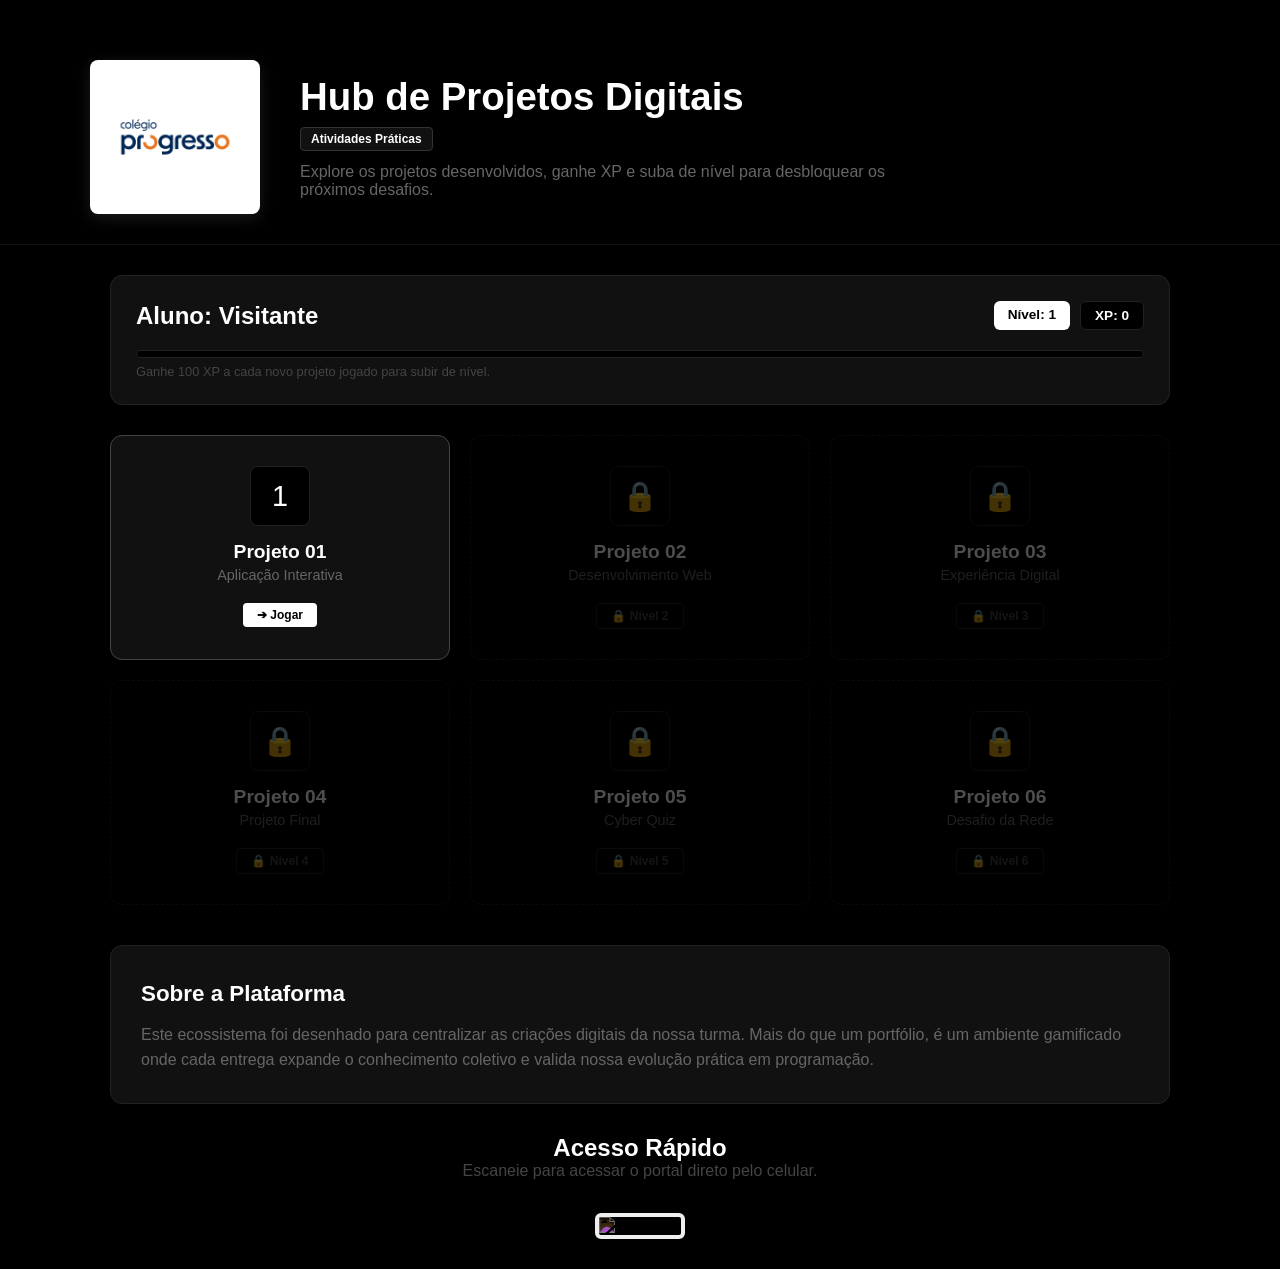
==== index.html @ b9c458fa "Add files via upload" ====
<!DOCTYPE html>
<html lang="pt-BR">
<head>
    <meta charset="UTF-8">
    <meta name="viewport" content="width=device-width, initial-scale=1.0">
    <title>Portal de Projetos</title>
    <link rel="stylesheet" href="style.css">
</head>
<body>

    <header class="hero">
        <div class="hero-content">
            <div class="logo-container">
                <img src="logo.png" alt="Colégio Progresso" class="logo-topo">
            </div>
            <div class="hero-text">
                <h1>Hub de Projetos Digitais</h1>
                <span class="badge-tag">Atividades Práticas</span>
                <p>Explore os projetos desenvolvidos, ganhe XP e suba de nível para desbloquear os próximos desafios.</p>
            </div>
        </div>
    </header>

    <main>
        <section class="dashboard">
            <div class="xp-card">
                <div class="card-header">
                    <h2 id="usuarioLogado">Aluno: Visitante</h2>
                    <div class="status-badges">
                        <span id="nivel" class="badge-nivel">Nível: 1</span>
                        <span id="xp" class="badge-xp">XP: 0</span>
                    </div>
                </div>
                <div class="barra-xp-container">
                    <div class="barra-xp">
                        <div id="progresso-xp"></div>
                    </div>
                    <p class="xp-subtexto">Ganhe 100 XP a cada novo projeto jogado para subir de nível.</p>
                </div>
            </div>
        </section>

        <section class="cards">
            
            <div class="card disponivel" id="card-1" data-id="1" data-req="0" data-url="https://merry-treacle-727dc3.netlify.app/" onclick="clicarProjeto(this)">
                <div class="icone-box">🕹️</div>
                <h3>Projeto 01</h3>
                <p>Aplicação Interativa</p>
                <span class="status-tag">➔ Jogar</span>
            </div>

            <div class="card bloqueado" id="card-2" data-id="2" data-req="100" data-url="https://chimerical-shortbread-6ee684.netlify.app/" onclick="clicarProjeto(this)">
                <div class="icone-box">🔒</div>
                <h3>Projeto 02</h3>
                <p>Desenvolvimento Web</p>
                <span class="status-tag">🔒 Nível 2</span>
            </div>

            <div class="card bloqueado" id="card-3" data-id="3" data-req="200" data-url="https://rococo-frangollo-06f594.netlify.app/" onclick="clicarProjeto(this)">
                <div class="icone-box">🔒</div>
                <h3>Projeto 03</h3>
                <p>Experiência Digital</p>
                <span class="status-tag">🔒 Nível 3</span>
            </div>

            <div class="card bloqueado" id="card-4" data-id="4" data-req="300" data-url="https://stalwart-begonia-cb3516.netlify.app/" onclick="clicarProjeto(this)">
                <div class="icone-box">🔒</div>
                <h3>Projeto 04</h3>
                <p>Projeto Final</p>
                <span class="status-tag">🔒 Nível 4</span>
            </div>

            <div class="card bloqueado" id="card-5" data-id="5" data-req="400" data-url="https://coruscating-biscuit-1ff3af.netlify.app/" onclick="clicarProjeto(this)">
                <div class="icone-box">🔒</div>
                <h3>Projeto 05</h3>
                <p>Cyber Quiz</p>
                <span class="status-tag">🔒 Nível 5</span>
            </div>

            <div class="card bloqueado" id="card-6" data-id="6" data-req="500" data-url="https://mellow-pithivier-0a980d.netlify.app/" onclick="clicarProjeto(this)">
                <div class="icone-box">🔒</div>
                <h3>Projeto 06</h3>
                <p>Desafio da Rede</p>
                <span class="status-tag">🔒 Nível 6</span>
            </div>

        </section>

        <section class="sobre">
            <div class="sobre-box">
                <h2>Sobre a Plataforma</h2>
                <p>
                    Este ecossistema foi desenhado para centralizar as criações digitais da nossa turma. 
                    Mais do que um portfólio, é um ambiente gamificado onde cada entrega expande o conhecimento 
                    coletivo e valida nossa evolução prática em programação.
                </p>
            </div>
        </section>

        <section class="qr-area">
            <h2>Acesso Rápido</h2>
            <p>Escaneie para acessar o portal direto pelo celular.</p>
            <br>
            <img src="https://api.qrserver.com/v1/create-qr-code/?size=250x250&data=PortalProgresso" alt="QR Code" class="qr">
        </section>
    </main>

    <script src="script.js"></script>
</body>
</html>
---- style.css ----
/* =====================
CONFIGURAÇÕES GERAIS (PRETO E BRANCO)
===================== */
*{
    margin: 0;
    padding: 0;
    box-sizing: border-box;
    font-family: -apple-system, BlinkMacSystemFont, "Segoe UI", Roboto, sans-serif;
}

body{
    background: #000000;
    color: #ffffff;
    overflow-x: hidden;
}

/* Container de proteção branco para a Logo */
.logo-container {
    background: #ffffff;
    padding: 12px 20px;
    border-radius: 8px;
    display: flex;
    align-items: center;
    justify-content: center;
    box-shadow: 0 4px 15px rgba(255,255,255,0.1);
}

.logo-topo {
    width: 130px;
    height: auto;
    display: block;
}

/* Telas de Login/Cadastro */
.auth-page{
    height: 100vh;
    display: flex;
    justify-content: center;
    align-items: center;
    background: #000000;
}

.auth-box{
    width: 380px;
    padding: 40px 30px;
    background: #111111;
    border: 1px solid #222222;
    border-radius: 12px;
    text-align: center;
}

.auth-box h1{
    font-size: 1.6rem;
    margin-bottom: 8px;
}

.auth-box p{
    color: #666666;
    font-size: 0.9rem;
    margin-bottom: 25px;
}

.auth-box input{
    width: 100%;
    padding: 14px;
    margin-bottom: 14px;
    border: 1px solid #222222;
    border-radius: 6px;
    background: #000000;
    color: white;
    outline: none;
}

.auth-box input:focus {
    border-color: #ffffff;
}

.auth-box button{
    width: 100%;
    padding: 14px;
    border: 1px solid #ffffff;
    border-radius: 6px;
    background: #ffffff;
    color: #000000;
    font-weight: bold;
    cursor: pointer;
    transition: 0.2s;
}

.auth-box button:hover{
    background: #000000;
    color: #ffffff;
}

.auth-box a{
    display: block;
    margin-top: 20px;
    color: #666666;
    text-decoration: none;
    font-size: 0.85rem;
}

.auth-box a:hover {
    color: #ffffff;
}

/* =====================
PORTAL PRINCIPAL
===================== */
.hero{
    background: #000000;
    padding: 60px 20px 30px 20px;
    border-bottom: 1px solid #111111;
}

.hero-content{
    max-width: 1100px;
    margin: auto;
    display: flex;
    align-items: center;
    gap: 40px;
}

.hero-text h1{
    font-size: 2.4rem;
    font-weight: 800;
}

.badge-tag {
    display: inline-block;
    padding: 4px 10px;
    background: #111111;
    border: 1px solid #333333;
    color: #ffffff;
    border-radius: 4px;
    font-size: 0.75rem;
    font-weight: 600;
    margin: 8px 0 12px 0;
}

.hero-text p{
    color: #666666;
    font-size: 1rem;
    max-width: 600px;
}

/* Painel de XP */
.dashboard{
    max-width: 1100px;
    margin: 30px auto 10px auto;
    padding: 0 20px;
}

.xp-card{
    background: #111111;
    border: 1px solid #222222;
    padding: 25px;
    border-radius: 12px;
}

.card-header {
    display: flex;
    justify-content: space-between;
    align-items: center;
}

.status-badges {
    display: flex;
    gap: 10px;
}

.badge-nivel, .badge-xp {
    padding: 6px 14px;
    border-radius: 6px;
    font-weight: 700;
    font-size: 0.85rem;
}

.badge-nivel { background: #ffffff; color: #000000; }
.badge-xp { background: #000000; border: 1px solid #222222; color: #ffffff; }

.barra-xp-container { margin-top: 20px; }

.barra-xp{
    height: 8px;
    background: #000000;
    border-radius: 4px;
    overflow: hidden;
    border: 1px solid #222222;
}

#progresso-xp{
    height: 100%;
    width: 0%;
    background: #ffffff;
    transition: 0.4s ease;
}

.xp-subtexto {
    font-size: 0.8rem;
    color: #444444;
    margin-top: 6px;
}

/* GRID DE CARDS */
.cards{
    max-width: 1100px;
    margin: auto;
    padding: 20px;
    display: grid;
    grid-template-columns: repeat(auto-fit, minmax(280px, 1fr));
    gap: 20px;
}

.card{
    background: #111111;
    border: 1px solid #222222;
    padding: 30px 20px;
    border-radius: 12px;
    text-align: center;
    transition: 0.2s ease;
}

/* Estados Dinâmicos */
.card.disponivel{
    cursor: pointer;
    border-color: #444444;
}

.card.disponivel:hover{
    border-color: #ffffff;
    background: #161616;
}

.card.concluido {
    border-color: #222222;
    background: #050505;
}

.card.concluido:hover {
    border-color: #666666;
}

.card.bloqueado{
    opacity: 0.3;
    cursor: not-allowed;
    background: #000000;
    border-style: dashed;
}

.icone-box {
    width: 60px;
    height: 60px;
    background: #000000;
    border: 1px solid #222222;
    border-radius: 8px;
    display: flex;
    justify-content: center;
    align-items: center;
    margin: 0 auto 15px auto;
    font-size: 1.8rem;
}

.card.disponivel:hover .icone-box {
    background: #ffffff;
    color: #000000;
}

.card h3 {
    font-size: 1.2rem;
    margin-bottom: 4px;
}

.card p {
    color: #666666;
    font-size: 0.9rem;
    margin-bottom: 20px;
}

.status-tag {
    display: inline-block;
    padding: 5px 14px;
    border-radius: 4px;
    font-size: 0.75rem;
    font-weight: 700;
}

.disponivel .status-tag { background: #ffffff; color: #000000; }
.bloqueado .status-tag { background: transparent; border: 1px solid #222222; color: #444444; }
.concluido .status-tag { background: #222222; color: #888888; }

/* Rodapé e Sobre */
.sobre{ max-width: 1100px; margin: 20px auto; padding: 0 20px; }
.sobre-box{ background: #111111; border: 1px solid #222222; padding: 30px; border-radius: 12px; line-height: 1.6; }
.sobre-box h2 { font-size: 1.4rem; margin-bottom: 10px; }
.sobre-box p { color: #666666; }
.qr-area{ max-width: 1100px; margin: 30px auto; text-align: center; }
.qr-area p { color: #444444; }
.qr{ width: 140px; margin-top: 15px; border-radius: 6px; border: 4px solid #111111; filter: invert(1); }

@media(max-width: 768px){
    .hero-content { flex-direction: column; text-align: center; }
    .cards { grid-template-columns: 1fr; }
}
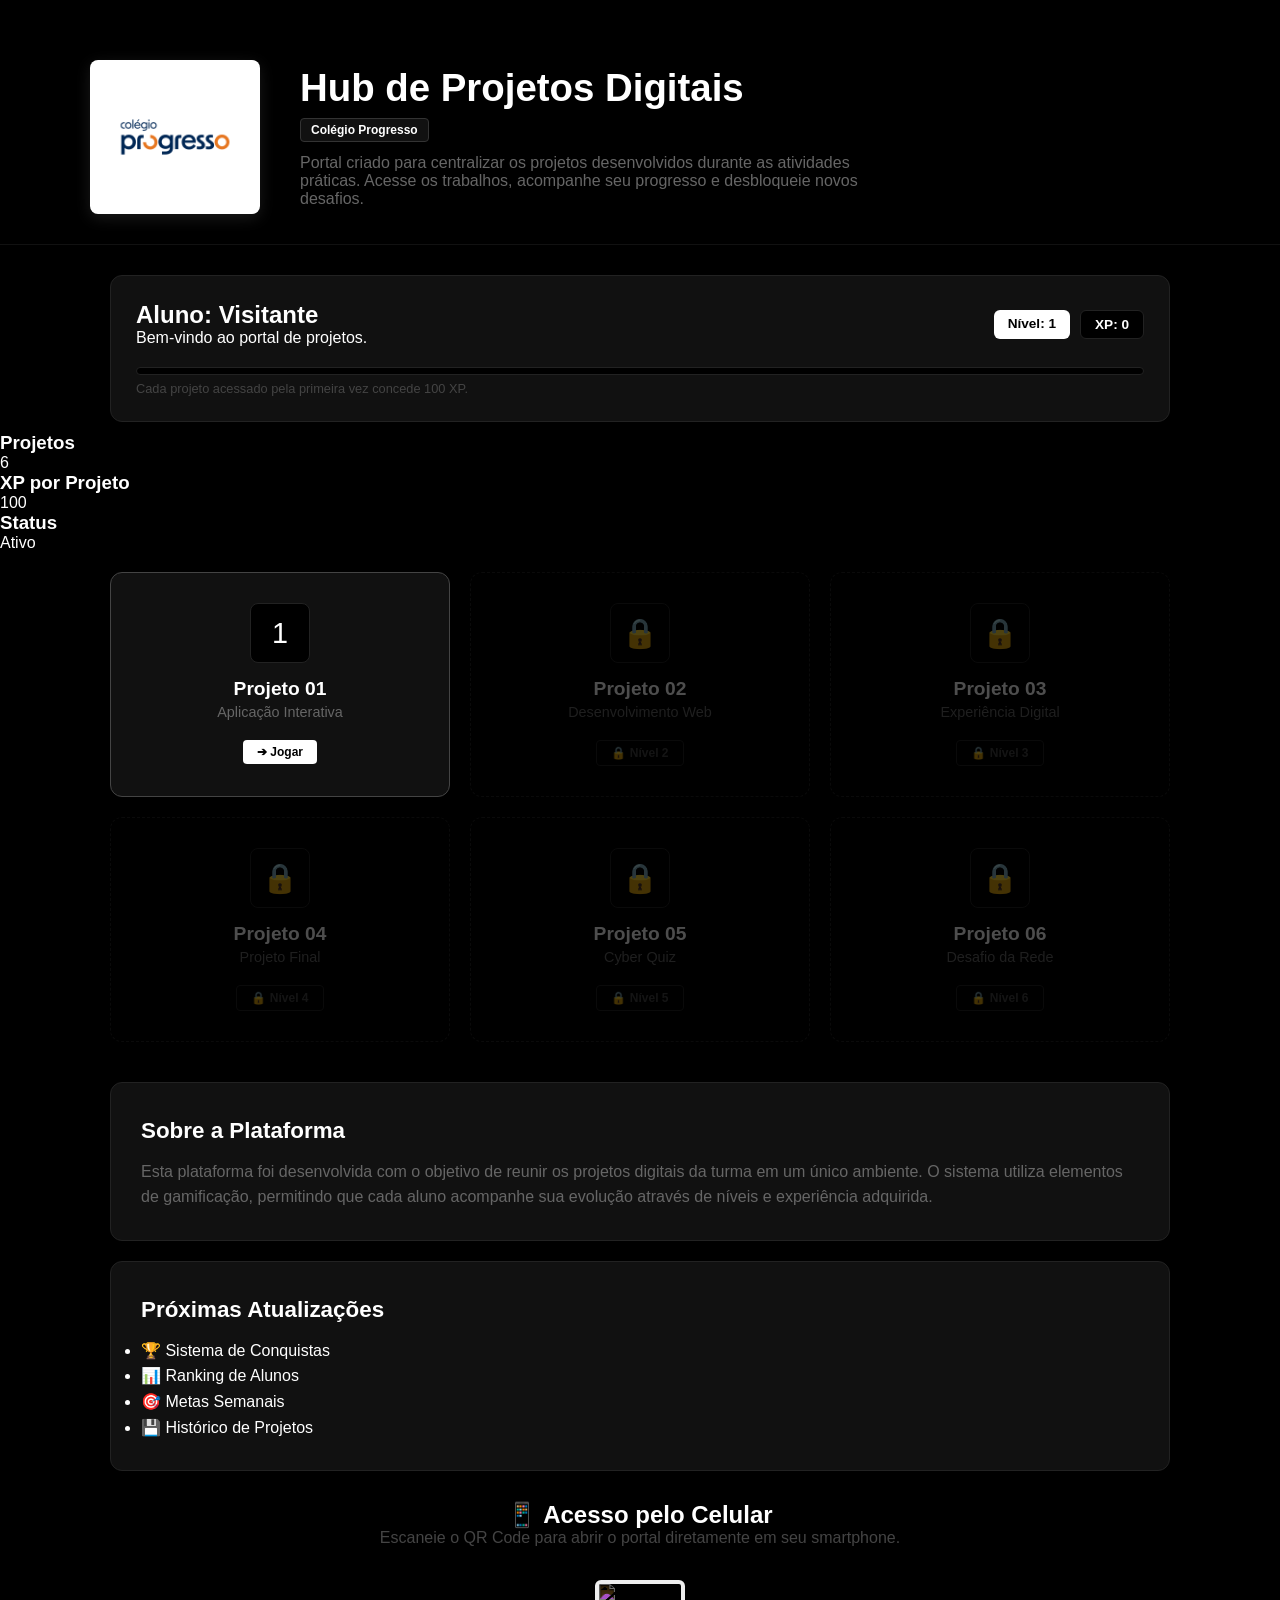
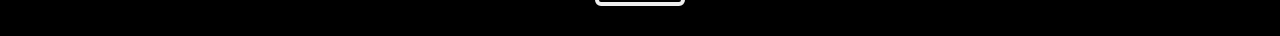
==== commit f11fe7ea: "Revise index.html for improved layout and content Updated the HTML structure and content for the pro" ====
--- a/index.html
+++ b/index.html
@@ -1,110 +1,351 @@
 <!DOCTYPE html>
 <html lang="pt-BR">
+
 <head>
-    <meta charset="UTF-8">
-    <meta name="viewport" content="width=device-width, initial-scale=1.0">
-    <title>Portal de Projetos</title>
-    <link rel="stylesheet" href="style.css">
+
+<meta charset="UTF-8">
+
+<meta name="viewport"
+content="width=device-width, initial-scale=1.0">
+
+<title>Hub de Projetos Digitais</title>
+
+<link rel="stylesheet" href="style.css">
+
 </head>
+
 <body>
 
-    <header class="hero">
-        <div class="hero-content">
-            <div class="logo-container">
-                <img src="logo.png" alt="Colégio Progresso" class="logo-topo">
-            </div>
-            <div class="hero-text">
-                <h1>Hub de Projetos Digitais</h1>
-                <span class="badge-tag">Atividades Práticas</span>
-                <p>Explore os projetos desenvolvidos, ganhe XP e suba de nível para desbloquear os próximos desafios.</p>
-            </div>
-        </div>
-    </header>
-
-    <main>
-        <section class="dashboard">
-            <div class="xp-card">
-                <div class="card-header">
-                    <h2 id="usuarioLogado">Aluno: Visitante</h2>
-                    <div class="status-badges">
-                        <span id="nivel" class="badge-nivel">Nível: 1</span>
-                        <span id="xp" class="badge-xp">XP: 0</span>
-                    </div>
-                </div>
-                <div class="barra-xp-container">
-                    <div class="barra-xp">
-                        <div id="progresso-xp"></div>
-                    </div>
-                    <p class="xp-subtexto">Ganhe 100 XP a cada novo projeto jogado para subir de nível.</p>
-                </div>
-            </div>
-        </section>
-
-        <section class="cards">
-            
-            <div class="card disponivel" id="card-1" data-id="1" data-req="0" data-url="https://merry-treacle-727dc3.netlify.app/" onclick="clicarProjeto(this)">
-                <div class="icone-box">🕹️</div>
-                <h3>Projeto 01</h3>
-                <p>Aplicação Interativa</p>
-                <span class="status-tag">➔ Jogar</span>
-            </div>
-
-            <div class="card bloqueado" id="card-2" data-id="2" data-req="100" data-url="https://chimerical-shortbread-6ee684.netlify.app/" onclick="clicarProjeto(this)">
-                <div class="icone-box">🔒</div>
-                <h3>Projeto 02</h3>
-                <p>Desenvolvimento Web</p>
-                <span class="status-tag">🔒 Nível 2</span>
-            </div>
-
-            <div class="card bloqueado" id="card-3" data-id="3" data-req="200" data-url="https://rococo-frangollo-06f594.netlify.app/" onclick="clicarProjeto(this)">
-                <div class="icone-box">🔒</div>
-                <h3>Projeto 03</h3>
-                <p>Experiência Digital</p>
-                <span class="status-tag">🔒 Nível 3</span>
-            </div>
-
-            <div class="card bloqueado" id="card-4" data-id="4" data-req="300" data-url="https://stalwart-begonia-cb3516.netlify.app/" onclick="clicarProjeto(this)">
-                <div class="icone-box">🔒</div>
-                <h3>Projeto 04</h3>
-                <p>Projeto Final</p>
-                <span class="status-tag">🔒 Nível 4</span>
-            </div>
-
-            <div class="card bloqueado" id="card-5" data-id="5" data-req="400" data-url="https://coruscating-biscuit-1ff3af.netlify.app/" onclick="clicarProjeto(this)">
-                <div class="icone-box">🔒</div>
-                <h3>Projeto 05</h3>
-                <p>Cyber Quiz</p>
-                <span class="status-tag">🔒 Nível 5</span>
-            </div>
-
-            <div class="card bloqueado" id="card-6" data-id="6" data-req="500" data-url="https://mellow-pithivier-0a980d.netlify.app/" onclick="clicarProjeto(this)">
-                <div class="icone-box">🔒</div>
-                <h3>Projeto 06</h3>
-                <p>Desafio da Rede</p>
-                <span class="status-tag">🔒 Nível 6</span>
-            </div>
-
-        </section>
-
-        <section class="sobre">
-            <div class="sobre-box">
-                <h2>Sobre a Plataforma</h2>
-                <p>
-                    Este ecossistema foi desenhado para centralizar as criações digitais da nossa turma. 
-                    Mais do que um portfólio, é um ambiente gamificado onde cada entrega expande o conhecimento 
-                    coletivo e valida nossa evolução prática em programação.
-                </p>
-            </div>
-        </section>
-
-        <section class="qr-area">
-            <h2>Acesso Rápido</h2>
-            <p>Escaneie para acessar o portal direto pelo celular.</p>
-            <br>
-            <img src="https://api.qrserver.com/v1/create-qr-code/?size=250x250&data=PortalProgresso" alt="QR Code" class="qr">
-        </section>
-    </main>
-
-    <script src="script.js"></script>
+<header class="hero">
+
+<div class="hero-content">
+
+<div class="logo-container">
+
+<img
+src="logo.png"
+alt="Colégio Progresso"
+class="logo-topo">
+
+</div>
+
+<div class="hero-text">
+
+<h1>Hub de Projetos Digitais</h1>
+
+<span class="badge-tag">
+Colégio Progresso
+</span>
+
+<p>
+
+Portal criado para centralizar os projetos
+desenvolvidos durante as atividades práticas.
+
+Acesse os trabalhos, acompanhe seu progresso
+e desbloqueie novos desafios.
+
+</p>
+
+</div>
+
+</div>
+
+</header>
+
+<main>
+
+<section class="dashboard">
+
+<div class="xp-card">
+
+<div class="card-header">
+
+<div>
+
+<h2 id="usuarioLogado">
+Aluno: Visitante
+</h2>
+
+<p class="mini-info">
+Bem-vindo ao portal de projetos.
+</p>
+
+</div>
+
+<div class="status-badges">
+
+<span id="nivel"
+class="badge-nivel">
+
+Nível: 1
+
+</span>
+
+<span id="xp"
+class="badge-xp">
+
+XP: 0
+
+</span>
+
+</div>
+
+</div>
+
+<div class="barra-xp-container">
+
+<div class="barra-xp">
+
+<div id="progresso-xp"></div>
+
+</div>
+
+<p class="xp-subtexto">
+
+Cada projeto acessado pela primeira vez
+concede 100 XP.
+
+</p>
+
+</div>
+
+</div>
+
+</section>
+
+<section class="estatisticas">
+
+<div class="estatistica-card">
+
+<h3>Projetos</h3>
+
+<span>6</span>
+
+</div>
+
+<div class="estatistica-card">
+
+<h3>XP por Projeto</h3>
+
+<span>100</span>
+
+</div>
+
+<div class="estatistica-card">
+
+<h3>Status</h3>
+
+<span>Ativo</span>
+
+</div>
+
+</section>
+
+<section class="cards">
+
+<div
+class="card disponivel"
+id="card-1"
+data-id="1"
+data-req="0"
+data-url="https://merry-treacle-727dc3.netlify.app/"
+onclick="clicarProjeto(this)">
+
+<div class="icone-box">🕹️</div>
+
+<h3>Projeto 01</h3>
+
+<p>Aplicação Interativa</p>
+
+<span class="status-tag">
+
+➜ Abrir Projeto
+
+</span>
+
+</div>
+
+<div
+class="card bloqueado"
+id="card-2"
+data-id="2"
+data-req="100"
+data-url="https://chimerical-shortbread-6ee684.netlify.app/"
+onclick="clicarProjeto(this)">
+
+<div class="icone-box">🔒</div>
+
+<h3>Projeto 02</h3>
+
+<p>Desenvolvimento Web</p>
+
+<span class="status-tag">
+
+🔒 Nível 2
+
+</span>
+
+</div>
+
+<div
+class="card bloqueado"
+id="card-3"
+data-id="3"
+data-req="200"
+data-url="https://rococo-frangollo-06f594.netlify.app/"
+onclick="clicarProjeto(this)">
+
+<div class="icone-box">🔒</div>
+
+<h3>Projeto 03</h3>
+
+<p>Experiência Digital</p>
+
+<span class="status-tag">
+
+🔒 Nível 3
+
+</span>
+
+</div>
+
+<div
+class="card bloqueado"
+id="card-4"
+data-id="4"
+data-req="300"
+data-url="https://stalwart-begonia-cb3516.netlify.app/"
+onclick="clicarProjeto(this)">
+
+<div class="icone-box">🔒</div>
+
+<h3>Projeto 04</h3>
+
+<p>Projeto Final</p>
+
+<span class="status-tag">
+
+🔒 Nível 4
+
+</span>
+
+</div>
+
+<div
+class="card bloqueado"
+id="card-5"
+data-id="5"
+data-req="400"
+data-url="https://coruscating-biscuit-1ff3af.netlify.app/"
+onclick="clicarProjeto(this)">
+
+<div class="icone-box">🔒</div>
+
+<h3>Projeto 05</h3>
+
+<p>Cyber Quiz</p>
+
+<span class="status-tag">
+
+🔒 Nível 5
+
+</span>
+
+</div>
+
+<div
+class="card bloqueado"
+id="card-6"
+data-id="6"
+data-req="500"
+data-url="https://mellow-pithivier-0a980d.netlify.app/"
+onclick="clicarProjeto(this)">
+
+<div class="icone-box">🔒</div>
+
+<h3>Projeto 06</h3>
+
+<p>Desafio da Rede</p>
+
+<span class="status-tag">
+
+🔒 Nível 6
+
+</span>
+
+</div>
+
+</section>
+
+<section class="sobre">
+
+<div class="sobre-box">
+
+<h2>Sobre a Plataforma</h2>
+
+<p>
+
+Esta plataforma foi desenvolvida com o objetivo
+de reunir os projetos digitais da turma em um
+único ambiente.
+
+O sistema utiliza elementos de gamificação,
+permitindo que cada aluno acompanhe sua evolução
+através de níveis e experiência adquirida.
+
+</p>
+
+</div>
+
+</section>
+
+<section class="sobre">
+
+<div class="sobre-box">
+
+<h2>Próximas Atualizações</h2>
+
+<ul>
+
+<li>🏆 Sistema de Conquistas</li>
+
+<li>📊 Ranking de Alunos</li>
+
+<li>🎯 Metas Semanais</li>
+
+<li>💾 Histórico de Projetos</li>
+
+</ul>
+
+</div>
+
+</section>
+
+<section class="qr-area">
+
+<h2>📱 Acesso pelo Celular</h2>
+
+<p>
+
+Escaneie o QR Code para abrir
+o portal diretamente em seu smartphone.
+
+</p>
+
+<br>
+
+<img
+src="QR-CODE.png"
+alt="QR Code"
+class="qr">
+
+</section>
+
+</main>
+
+<script src="script.js"></script>
+
 </body>
-</html>+
+</html>
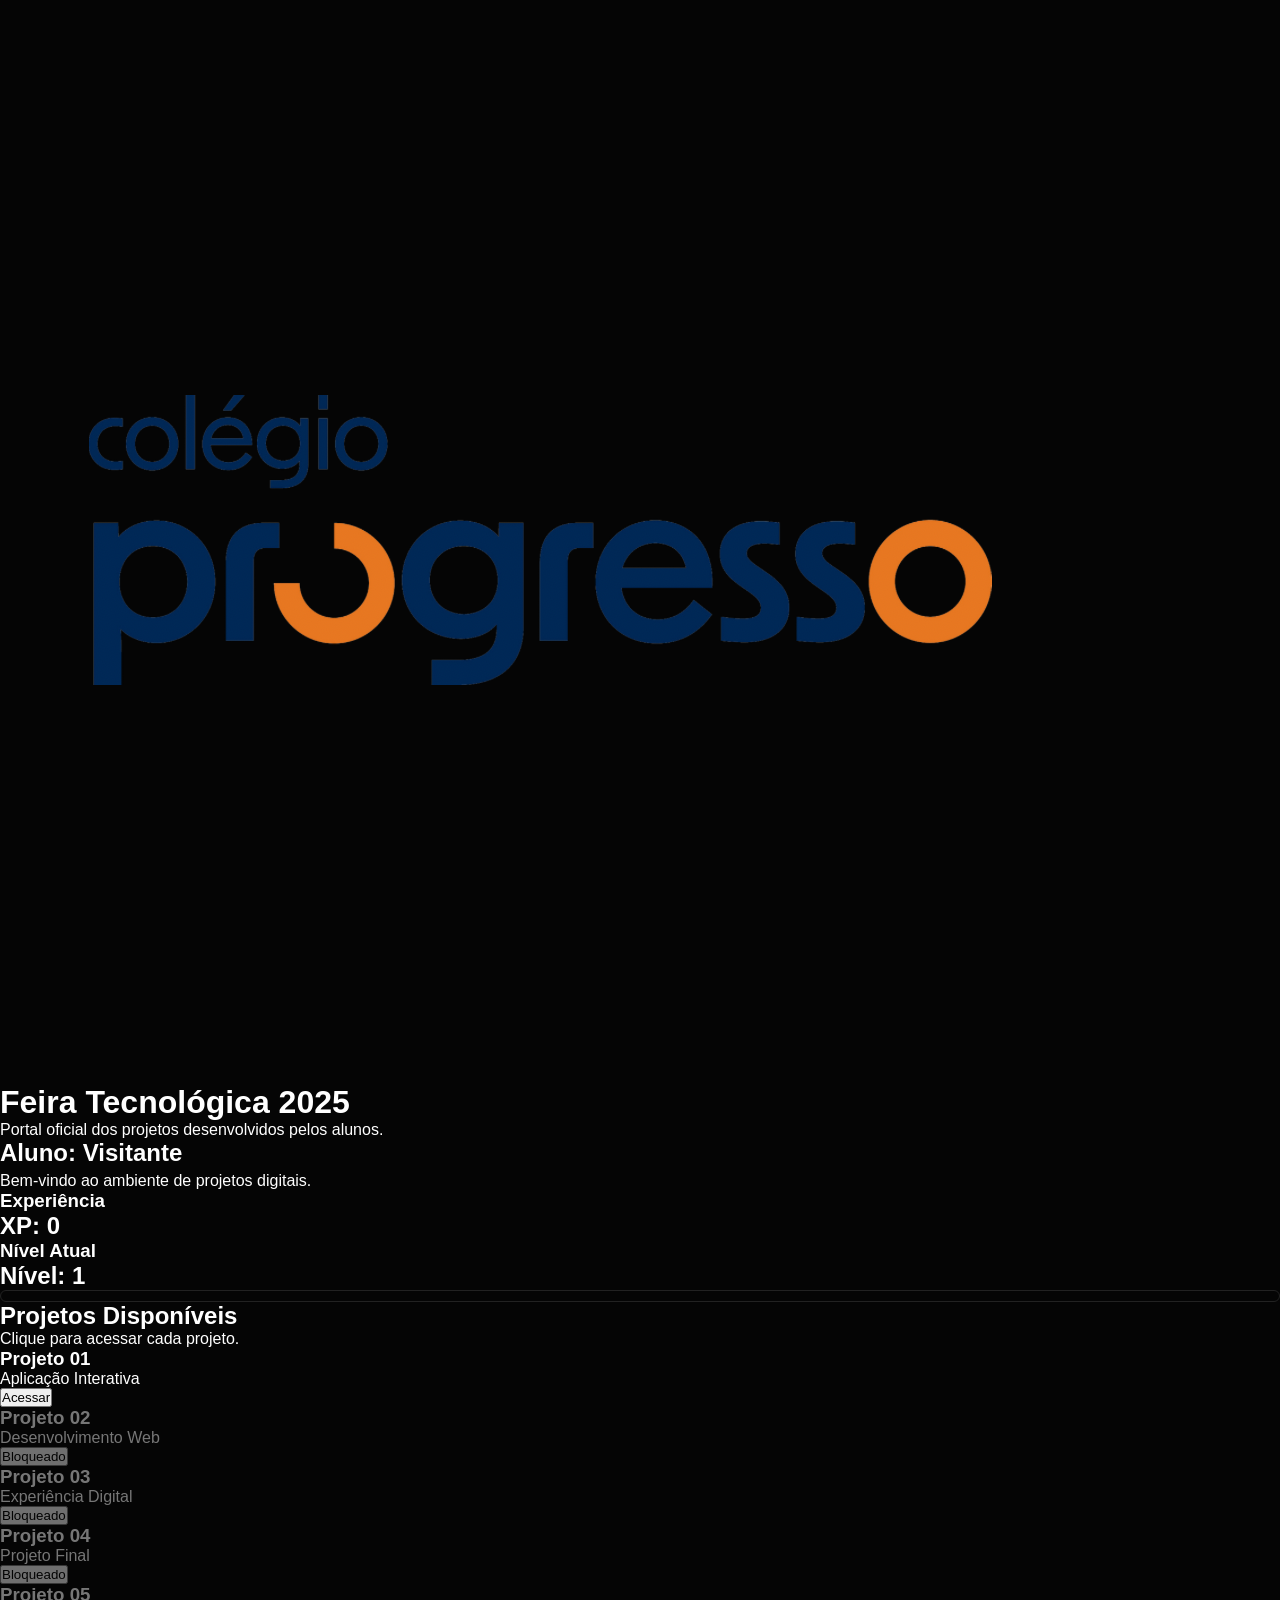
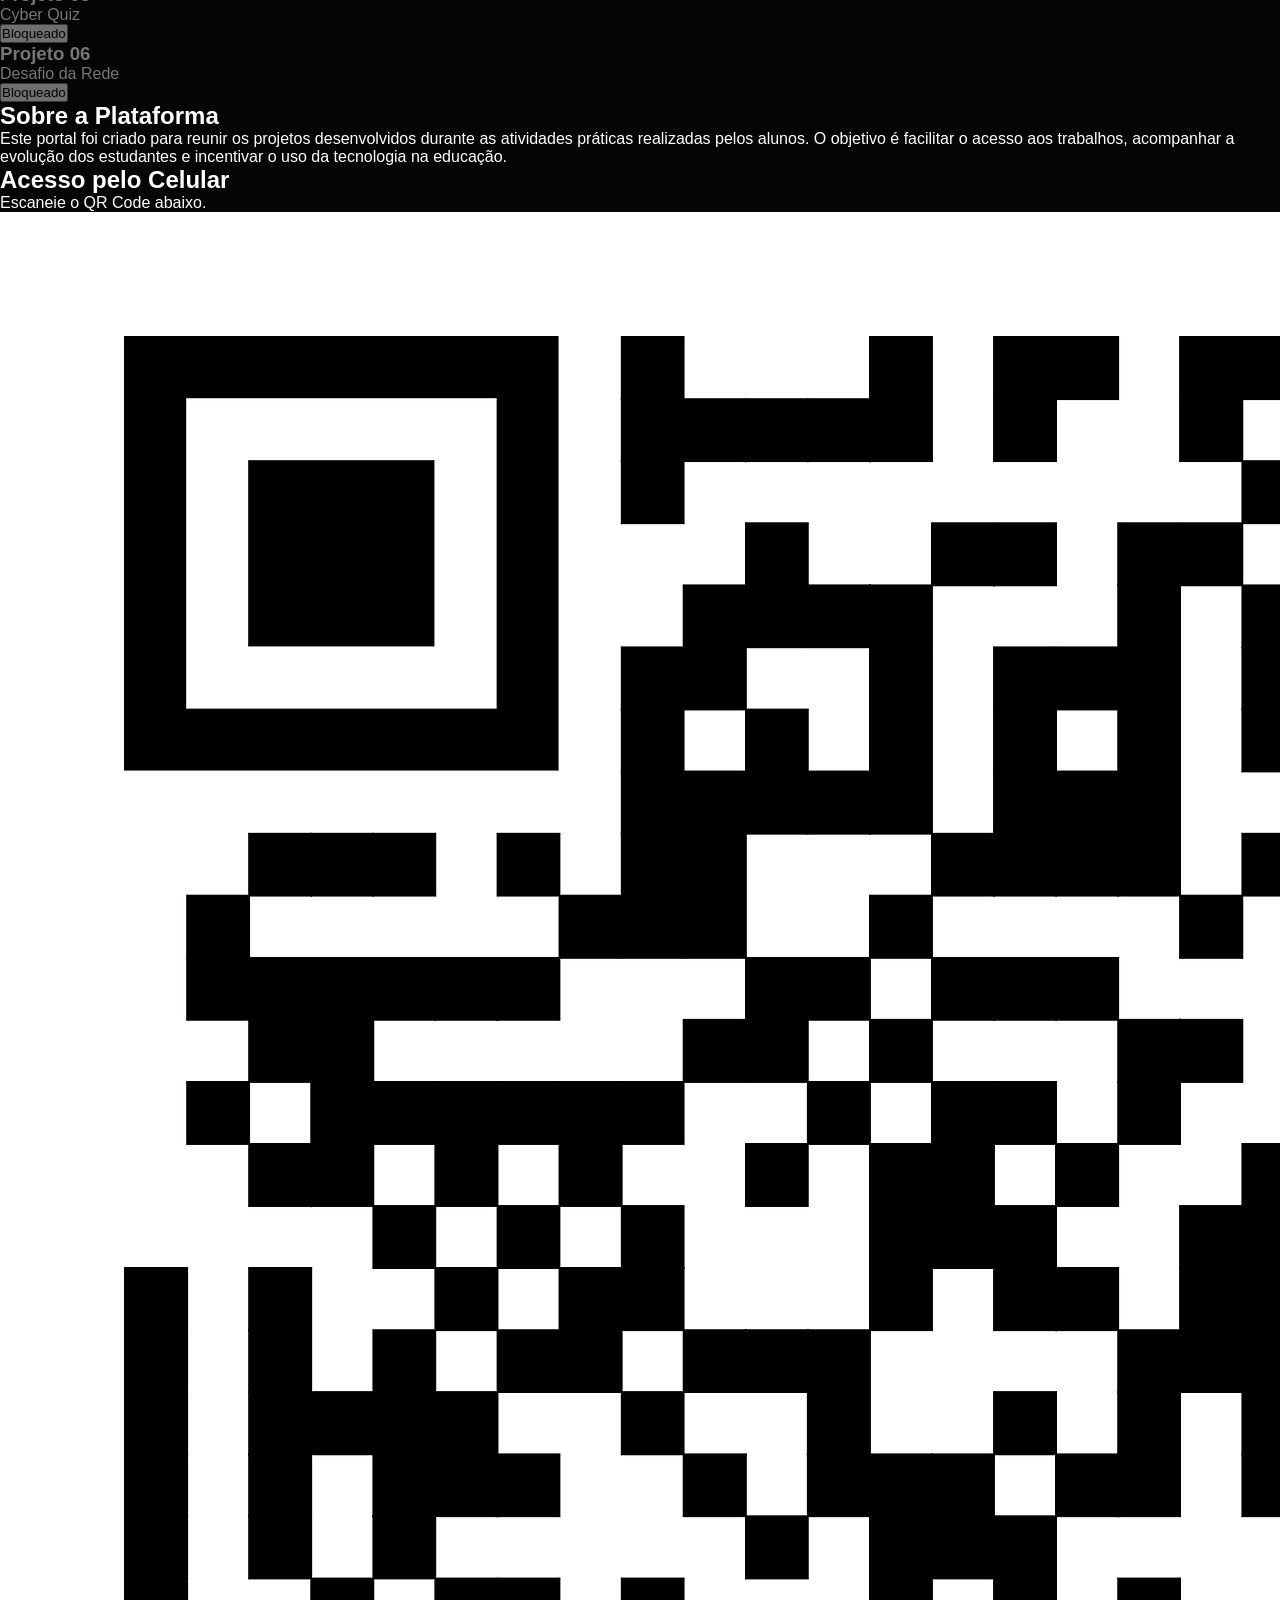
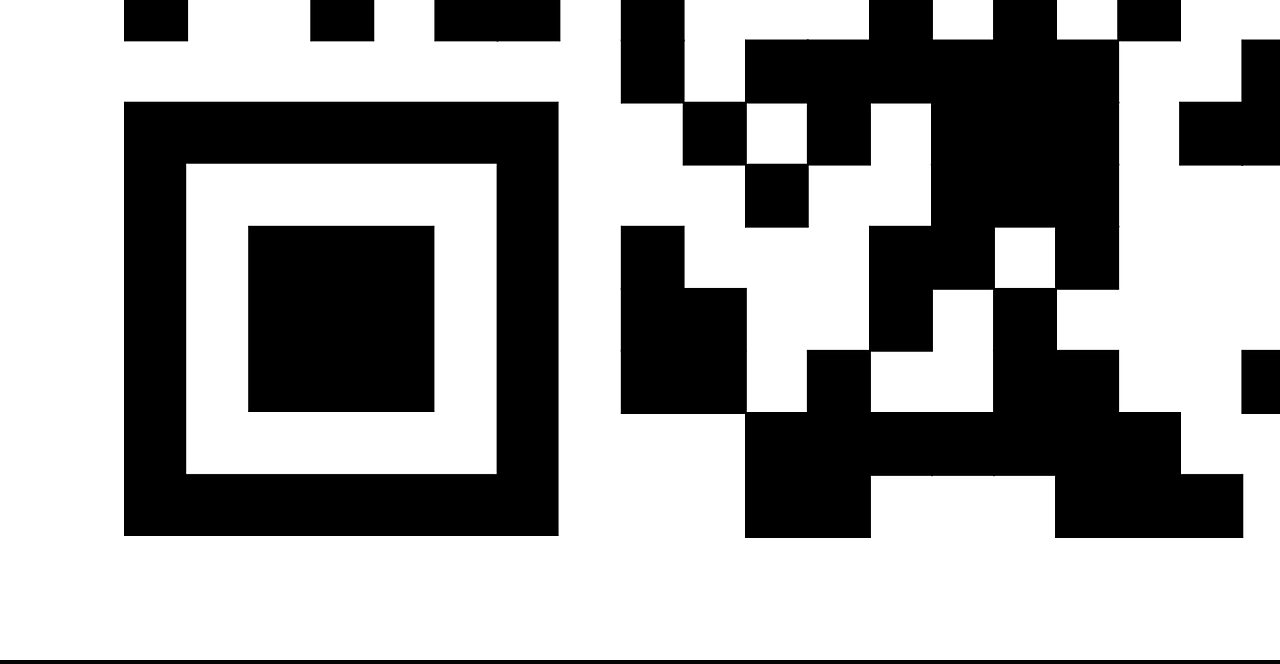
==== commit 840f88c6: "Replace project hub content with technology fair details" ====
--- a/index.html
+++ b/index.html
@@ -2,49 +2,28 @@
 <html lang="pt-BR">
 
 <head>
-
 <meta charset="UTF-8">
-
-<meta name="viewport"
-content="width=device-width, initial-scale=1.0">
-
-<title>Hub de Projetos Digitais</title>
+<meta name="viewport" content="width=device-width, initial-scale=1.0">
+
+<title>Feira Tecnológica 2025</title>
 
 <link rel="stylesheet" href="style.css">
-
 </head>
 
 <body>
 
-<header class="hero">
-
-<div class="hero-content">
-
-<div class="logo-container">
-
-<img
-src="logo.png"
-alt="Colégio Progresso"
-class="logo-topo">
-
-</div>
-
-<div class="hero-text">
-
-<h1>Hub de Projetos Digitais</h1>
-
-<span class="badge-tag">
-Colégio Progresso
-</span>
-
-<p>
-
-Portal criado para centralizar os projetos
-desenvolvidos durante as atividades práticas.
-
-Acesse os trabalhos, acompanhe seu progresso
-e desbloqueie novos desafios.
-
+<header>
+
+<div class="topo">
+
+<img src="logo.png" alt="Colégio Progresso">
+
+<div>
+
+<h1>Feira Tecnológica 2025</h1>
+
+<p>
+Portal oficial dos projetos desenvolvidos pelos alunos.
 </p>
 
 </div>
@@ -55,45 +34,39 @@
 
 <main>
 
-<section class="dashboard">
-
-<div class="xp-card">
-
-<div class="card-header">
-
-<div>
+<section class="bemvindo">
 
 <h2 id="usuarioLogado">
 Aluno: Visitante
 </h2>
 
-<p class="mini-info">
-Bem-vindo ao portal de projetos.
-</p>
-
-</div>
-
-<div class="status-badges">
-
-<span id="nivel"
-class="badge-nivel">
-
-Nível: 1
-
-</span>
-
-<span id="xp"
-class="badge-xp">
-
-XP: 0
-
-</span>
-
-</div>
-
-</div>
-
-<div class="barra-xp-container">
+<p>
+Bem-vindo ao ambiente de projetos digitais.
+</p>
+
+</section>
+
+<section class="progresso">
+
+<div class="caixa">
+
+<h3>Experiência</h3>
+
+<h2 id="xp">XP: 0</h2>
+
+</div>
+
+<div class="caixa">
+
+<h3>Nível Atual</h3>
+
+<h2 id="nivel">Nível: 1</h2>
+
+</div>
+
+</section>
+
+<section class="barra-container">
 
 <div class="barra-xp">
 
@@ -101,244 +74,135 @@
 
 </div>
 
-<p class="xp-subtexto">
-
-Cada projeto acessado pela primeira vez
-concede 100 XP.
-
-</p>
-
-</div>
-
-</div>
-
-</section>
-
-<section class="estatisticas">
-
-<div class="estatistica-card">
-
-<h3>Projetos</h3>
-
-<span>6</span>
-
-</div>
-
-<div class="estatistica-card">
-
-<h3>XP por Projeto</h3>
-
-<span>100</span>
-
-</div>
-
-<div class="estatistica-card">
-
-<h3>Status</h3>
-
-<span>Ativo</span>
-
-</div>
-
-</section>
-
-<section class="cards">
-
-<div
-class="card disponivel"
-id="card-1"
+</section>
+
+<section class="titulo">
+
+<h2>Projetos Disponíveis</h2>
+
+<p>
+Clique para acessar cada projeto.
+</p>
+
+</section>
+
+<section class="projetos">
+
+<div class="projeto disponivel"
 data-id="1"
 data-req="0"
 data-url="https://merry-treacle-727dc3.netlify.app/"
 onclick="clicarProjeto(this)">
 
-<div class="icone-box">🕹️</div>
-
 <h3>Projeto 01</h3>
 
 <p>Aplicação Interativa</p>
 
-<span class="status-tag">
-
-➜ Abrir Projeto
-
-</span>
-
-</div>
-
-<div
-class="card bloqueado"
-id="card-2"
+<button>Acessar</button>
+
+</div>
+
+<div class="projeto bloqueado"
 data-id="2"
 data-req="100"
 data-url="https://chimerical-shortbread-6ee684.netlify.app/"
 onclick="clicarProjeto(this)">
 
-<div class="icone-box">🔒</div>
-
 <h3>Projeto 02</h3>
 
 <p>Desenvolvimento Web</p>
 
-<span class="status-tag">
-
-🔒 Nível 2
-
-</span>
-
-</div>
-
-<div
-class="card bloqueado"
-id="card-3"
+<button>Bloqueado</button>
+
+</div>
+
+<div class="projeto bloqueado"
 data-id="3"
 data-req="200"
 data-url="https://rococo-frangollo-06f594.netlify.app/"
 onclick="clicarProjeto(this)">
 
-<div class="icone-box">🔒</div>
-
 <h3>Projeto 03</h3>
 
 <p>Experiência Digital</p>
 
-<span class="status-tag">
-
-🔒 Nível 3
-
-</span>
-
-</div>
-
-<div
-class="card bloqueado"
-id="card-4"
+<button>Bloqueado</button>
+
+</div>
+
+<div class="projeto bloqueado"
 data-id="4"
 data-req="300"
 data-url="https://stalwart-begonia-cb3516.netlify.app/"
 onclick="clicarProjeto(this)">
 
-<div class="icone-box">🔒</div>
-
 <h3>Projeto 04</h3>
 
 <p>Projeto Final</p>
 
-<span class="status-tag">
-
-🔒 Nível 4
-
-</span>
-
-</div>
-
-<div
-class="card bloqueado"
-id="card-5"
+<button>Bloqueado</button>
+
+</div>
+
+<div class="projeto bloqueado"
 data-id="5"
 data-req="400"
 data-url="https://coruscating-biscuit-1ff3af.netlify.app/"
 onclick="clicarProjeto(this)">
 
-<div class="icone-box">🔒</div>
-
 <h3>Projeto 05</h3>
 
 <p>Cyber Quiz</p>
 
-<span class="status-tag">
-
-🔒 Nível 5
-
-</span>
-
-</div>
-
-<div
-class="card bloqueado"
-id="card-6"
+<button>Bloqueado</button>
+
+</div>
+
+<div class="projeto bloqueado"
 data-id="6"
 data-req="500"
 data-url="https://mellow-pithivier-0a980d.netlify.app/"
 onclick="clicarProjeto(this)">
 
-<div class="icone-box">🔒</div>
-
 <h3>Projeto 06</h3>
 
 <p>Desafio da Rede</p>
 
-<span class="status-tag">
-
-🔒 Nível 6
-
-</span>
-
-</div>
-
-</section>
-
-<section class="sobre">
-
-<div class="sobre-box">
+<button>Bloqueado</button>
+
+</div>
+
+</section>
+
+<section class="informacoes">
 
 <h2>Sobre a Plataforma</h2>
 
 <p>
 
-Esta plataforma foi desenvolvida com o objetivo
-de reunir os projetos digitais da turma em um
-único ambiente.
-
-O sistema utiliza elementos de gamificação,
-permitindo que cada aluno acompanhe sua evolução
-através de níveis e experiência adquirida.
-
-</p>
-
-</div>
-
-</section>
-
-<section class="sobre">
-
-<div class="sobre-box">
-
-<h2>Próximas Atualizações</h2>
-
-<ul>
-
-<li>🏆 Sistema de Conquistas</li>
-
-<li>📊 Ranking de Alunos</li>
-
-<li>🎯 Metas Semanais</li>
-
-<li>💾 Histórico de Projetos</li>
-
-</ul>
-
-</div>
-
-</section>
-
-<section class="qr-area">
-
-<h2>📱 Acesso pelo Celular</h2>
-
-<p>
-
-Escaneie o QR Code para abrir
-o portal diretamente em seu smartphone.
-
-</p>
-
-<br>
+Este portal foi criado para reunir os projetos
+desenvolvidos durante as atividades práticas
+realizadas pelos alunos.
+
+O objetivo é facilitar o acesso aos trabalhos,
+acompanhar a evolução dos estudantes e incentivar
+o uso da tecnologia na educação.
+
+</p>
+
+</section>
+
+<section class="qr-section">
+
+<h2>Acesso pelo Celular</h2>
+
+<p>
+Escaneie o QR Code abaixo.
+</p>
 
 <img
 src="QR-CODE.png"
-alt="QR Code"
-class="qr">
+alt="QR Code">
 
 </section>
 
--- a/style.css
+++ b/style.css
@@ -1,304 +1,497 @@
-/* =====================
-CONFIGURAÇÕES GERAIS (PRETO E BRANCO)
-===================== */
+/* ==========================
+RESET
+========================== */
+
 *{
-    margin: 0;
-    padding: 0;
-    box-sizing: border-box;
-    font-family: -apple-system, BlinkMacSystemFont, "Segoe UI", Roboto, sans-serif;
+    margin:0;
+    padding:0;
+    box-sizing:border-box;
+    font-family:'Segoe UI',sans-serif;
 }
 
 body{
-    background: #000000;
-    color: #ffffff;
-    overflow-x: hidden;
-}
-
-/* Container de proteção branco para a Logo */
-.logo-container {
-    background: #ffffff;
-    padding: 12px 20px;
-    border-radius: 8px;
-    display: flex;
-    align-items: center;
-    justify-content: center;
-    box-shadow: 0 4px 15px rgba(255,255,255,0.1);
-}
-
-.logo-topo {
-    width: 130px;
-    height: auto;
-    display: block;
-}
-
-/* Telas de Login/Cadastro */
+    background:#050505;
+    color:white;
+    overflow-x:hidden;
+}
+
+/* ==========================
+SCROLLBAR
+========================== */
+
+::-webkit-scrollbar{
+    width:10px;
+}
+
+::-webkit-scrollbar-track{
+    background:#0f0f0f;
+}
+
+::-webkit-scrollbar-thumb{
+    background:#333;
+    border-radius:20px;
+}
+
+::-webkit-scrollbar-thumb:hover{
+    background:#555;
+}
+
+/* ==========================
+TOPO
+========================== */
+
+.hero{
+    padding:50px 30px;
+    border-bottom:1px solid #151515;
+    background:
+    linear-gradient(
+        180deg,
+        #0a0a0a,
+        #050505
+    );
+}
+
+.hero-content{
+    max-width:1200px;
+    margin:auto;
+    display:flex;
+    align-items:center;
+    gap:40px;
+}
+
+.logo-container{
+    background:white;
+    padding:15px;
+    border-radius:12px;
+}
+
+.logo-topo{
+    width:180px;
+    display:block;
+}
+
+.hero-text{
+    flex:1;
+}
+
+.hero-text h1{
+    font-size:3rem;
+    margin-bottom:10px;
+}
+
+.hero-text p{
+    color:#a0a0a0;
+    max-width:700px;
+    line-height:1.7;
+}
+
+.badge-tag{
+    display:inline-block;
+    background:#ffffff;
+    color:#000;
+    padding:6px 14px;
+    border-radius:30px;
+    font-size:13px;
+    font-weight:bold;
+    margin-bottom:15px;
+}
+
+/* ==========================
+DASHBOARD
+========================== */
+
+.dashboard{
+    max-width:1200px;
+    margin:30px auto;
+    padding:0 20px;
+}
+
+.xp-card{
+    background:#111111;
+    border:1px solid #222;
+    border-radius:16px;
+    padding:25px;
+}
+
+.card-header{
+    display:flex;
+    justify-content:space-between;
+    align-items:center;
+    gap:20px;
+}
+
+#usuarioLogado{
+    margin-bottom:5px;
+}
+
+.mini-info{
+    color:#888;
+    font-size:14px;
+}
+
+.status-badges{
+    display:flex;
+    gap:10px;
+}
+
+.badge-nivel{
+    background:white;
+    color:black;
+    padding:8px 14px;
+    border-radius:8px;
+    font-weight:bold;
+}
+
+.badge-xp{
+    background:#1b1b1b;
+    border:1px solid #333;
+    padding:8px 14px;
+    border-radius:8px;
+}
+
+.barra-xp-container{
+    margin-top:20px;
+}
+
+.barra-xp{
+    width:100%;
+    height:12px;
+    background:#050505;
+    border-radius:30px;
+    overflow:hidden;
+    border:1px solid #222;
+}
+
+#progresso-xp{
+    width:0%;
+    height:100%;
+    background:
+    linear-gradient(
+        90deg,
+        white,
+        #d9d9d9
+    );
+    transition:0.5s;
+}
+
+.xp-subtexto{
+    margin-top:8px;
+    color:#666;
+    font-size:13px;
+}
+
+/* ==========================
+ESTATÍSTICAS
+========================== */
+
+.estatisticas{
+    max-width:1200px;
+    margin:auto;
+    padding:0 20px 25px;
+
+    display:grid;
+    grid-template-columns:repeat(auto-fit,minmax(220px,1fr));
+    gap:20px;
+}
+
+.estatistica-card{
+    background:#111;
+    border:1px solid #222;
+    border-radius:16px;
+    padding:25px;
+    text-align:center;
+}
+
+.estatistica-card h3{
+    color:#888;
+    font-size:15px;
+    margin-bottom:10px;
+}
+
+.estatistica-card span{
+    font-size:2rem;
+    font-weight:bold;
+}
+
+/* ==========================
+PROJETOS
+========================== */
+
+.cards{
+    max-width:1200px;
+    margin:auto;
+    padding:20px;
+
+    display:grid;
+    grid-template-columns:
+    repeat(auto-fit,minmax(280px,1fr));
+
+    gap:20px;
+}
+
+.card{
+    background:#111;
+    border:1px solid #222;
+    border-radius:18px;
+    padding:30px;
+    text-align:center;
+    transition:0.3s;
+}
+
+.card h3{
+    margin-bottom:10px;
+}
+
+.card p{
+    color:#888;
+    margin-bottom:20px;
+}
+
+.disponivel{
+    cursor:pointer;
+}
+
+.disponivel:hover{
+    transform:translateY(-6px);
+    border-color:white;
+}
+
+.bloqueado{
+    opacity:.45;
+    cursor:not-allowed;
+}
+
+.icone-box{
+    width:70px;
+    height:70px;
+
+    margin:auto;
+    margin-bottom:20px;
+
+    border-radius:14px;
+
+    background:#050505;
+    border:1px solid #222;
+
+    display:flex;
+    align-items:center;
+    justify-content:center;
+
+    font-size:30px;
+}
+
+.status-tag{
+    display:inline-block;
+    padding:8px 14px;
+    border-radius:30px;
+    font-size:13px;
+    font-weight:bold;
+}
+
+.disponivel .status-tag{
+    background:white;
+    color:black;
+}
+
+.bloqueado .status-tag{
+    border:1px solid #333;
+    color:#777;
+}
+
+/* ==========================
+SOBRE
+========================== */
+
+.sobre{
+    max-width:1200px;
+    margin:auto;
+    padding:20px;
+}
+
+.sobre-box{
+    background:#111;
+    border:1px solid #222;
+    border-radius:16px;
+    padding:30px;
+}
+
+.sobre-box h2{
+    margin-bottom:15px;
+}
+
+.sobre-box p{
+    color:#aaa;
+    line-height:1.8;
+}
+
+.sobre-box ul{
+    margin-top:15px;
+    padding-left:20px;
+}
+
+.sobre-box li{
+    margin-bottom:10px;
+    color:#aaa;
+}
+
+/* ==========================
+QR CODE
+========================== */
+
+.qr-area{
+    max-width:1200px;
+    margin:20px auto 60px;
+    text-align:center;
+    padding:20px;
+}
+
+.qr-area h2{
+    margin-bottom:10px;
+}
+
+.qr-area p{
+    color:#888;
+}
+
+.qr{
+    width:260px;
+    max-width:100%;
+
+    margin-top:25px;
+
+    border-radius:20px;
+
+    border:4px solid #111;
+
+    box-shadow:
+    0 0 25px rgba(255,255,255,.08);
+
+    transition:0.3s;
+}
+
+.qr:hover{
+    transform:scale(1.04);
+}
+
+/* ==========================
+LOGIN E CADASTRO
+========================== */
+
 .auth-page{
-    height: 100vh;
-    display: flex;
-    justify-content: center;
-    align-items: center;
-    background: #000000;
+    min-height:100vh;
+
+    display:flex;
+    justify-content:center;
+    align-items:center;
+
+    background:#050505;
 }
 
 .auth-box{
-    width: 380px;
-    padding: 40px 30px;
-    background: #111111;
-    border: 1px solid #222222;
-    border-radius: 12px;
-    text-align: center;
+    width:400px;
+
+    background:#111;
+
+    border:1px solid #222;
+
+    border-radius:20px;
+
+    padding:40px;
 }
 
 .auth-box h1{
-    font-size: 1.6rem;
-    margin-bottom: 8px;
+    margin-bottom:10px;
 }
 
 .auth-box p{
-    color: #666666;
-    font-size: 0.9rem;
-    margin-bottom: 25px;
+    color:#888;
+    margin-bottom:25px;
 }
 
 .auth-box input{
-    width: 100%;
-    padding: 14px;
-    margin-bottom: 14px;
-    border: 1px solid #222222;
-    border-radius: 6px;
-    background: #000000;
-    color: white;
-    outline: none;
-}
-
-.auth-box input:focus {
-    border-color: #ffffff;
+    width:100%;
+
+    padding:14px;
+
+    margin-bottom:15px;
+
+    background:#050505;
+
+    border:1px solid #222;
+
+    border-radius:10px;
+
+    color:white;
 }
 
 .auth-box button{
-    width: 100%;
-    padding: 14px;
-    border: 1px solid #ffffff;
-    border-radius: 6px;
-    background: #ffffff;
-    color: #000000;
-    font-weight: bold;
-    cursor: pointer;
-    transition: 0.2s;
+    width:100%;
+
+    padding:14px;
+
+    border:none;
+
+    border-radius:10px;
+
+    background:white;
+
+    color:black;
+
+    font-weight:bold;
+
+    cursor:pointer;
+
+    transition:.3s;
 }
 
 .auth-box button:hover{
-    background: #000000;
-    color: #ffffff;
+    opacity:.85;
 }
 
 .auth-box a{
-    display: block;
-    margin-top: 20px;
-    color: #666666;
-    text-decoration: none;
-    font-size: 0.85rem;
-}
-
-.auth-box a:hover {
-    color: #ffffff;
-}
-
-/* =====================
-PORTAL PRINCIPAL
-===================== */
-.hero{
-    background: #000000;
-    padding: 60px 20px 30px 20px;
-    border-bottom: 1px solid #111111;
-}
+    display:block;
+
+    margin-top:15px;
+
+    color:#888;
+
+    text-decoration:none;
+
+    text-align:center;
+}
+
+/* ==========================
+RESPONSIVO
+========================== */
+
+@media(max-width:768px){
 
 .hero-content{
-    max-width: 1100px;
-    margin: auto;
-    display: flex;
-    align-items: center;
-    gap: 40px;
+    flex-direction:column;
+    text-align:center;
 }
 
 .hero-text h1{
-    font-size: 2.4rem;
-    font-weight: 800;
-}
-
-.badge-tag {
-    display: inline-block;
-    padding: 4px 10px;
-    background: #111111;
-    border: 1px solid #333333;
-    color: #ffffff;
-    border-radius: 4px;
-    font-size: 0.75rem;
-    font-weight: 600;
-    margin: 8px 0 12px 0;
-}
-
-.hero-text p{
-    color: #666666;
-    font-size: 1rem;
-    max-width: 600px;
-}
-
-/* Painel de XP */
-.dashboard{
-    max-width: 1100px;
-    margin: 30px auto 10px auto;
-    padding: 0 20px;
-}
-
-.xp-card{
-    background: #111111;
-    border: 1px solid #222222;
-    padding: 25px;
-    border-radius: 12px;
-}
-
-.card-header {
-    display: flex;
-    justify-content: space-between;
-    align-items: center;
-}
-
-.status-badges {
-    display: flex;
-    gap: 10px;
-}
-
-.badge-nivel, .badge-xp {
-    padding: 6px 14px;
-    border-radius: 6px;
-    font-weight: 700;
-    font-size: 0.85rem;
-}
-
-.badge-nivel { background: #ffffff; color: #000000; }
-.badge-xp { background: #000000; border: 1px solid #222222; color: #ffffff; }
-
-.barra-xp-container { margin-top: 20px; }
-
-.barra-xp{
-    height: 8px;
-    background: #000000;
-    border-radius: 4px;
-    overflow: hidden;
-    border: 1px solid #222222;
-}
-
-#progresso-xp{
-    height: 100%;
-    width: 0%;
-    background: #ffffff;
-    transition: 0.4s ease;
-}
-
-.xp-subtexto {
-    font-size: 0.8rem;
-    color: #444444;
-    margin-top: 6px;
-}
-
-/* GRID DE CARDS */
-.cards{
-    max-width: 1100px;
-    margin: auto;
-    padding: 20px;
-    display: grid;
-    grid-template-columns: repeat(auto-fit, minmax(280px, 1fr));
-    gap: 20px;
-}
-
-.card{
-    background: #111111;
-    border: 1px solid #222222;
-    padding: 30px 20px;
-    border-radius: 12px;
-    text-align: center;
-    transition: 0.2s ease;
-}
-
-/* Estados Dinâmicos */
-.card.disponivel{
-    cursor: pointer;
-    border-color: #444444;
-}
-
-.card.disponivel:hover{
-    border-color: #ffffff;
-    background: #161616;
-}
-
-.card.concluido {
-    border-color: #222222;
-    background: #050505;
-}
-
-.card.concluido:hover {
-    border-color: #666666;
-}
-
-.card.bloqueado{
-    opacity: 0.3;
-    cursor: not-allowed;
-    background: #000000;
-    border-style: dashed;
-}
-
-.icone-box {
-    width: 60px;
-    height: 60px;
-    background: #000000;
-    border: 1px solid #222222;
-    border-radius: 8px;
-    display: flex;
-    justify-content: center;
-    align-items: center;
-    margin: 0 auto 15px auto;
-    font-size: 1.8rem;
-}
-
-.card.disponivel:hover .icone-box {
-    background: #ffffff;
-    color: #000000;
-}
-
-.card h3 {
-    font-size: 1.2rem;
-    margin-bottom: 4px;
-}
-
-.card p {
-    color: #666666;
-    font-size: 0.9rem;
-    margin-bottom: 20px;
-}
-
-.status-tag {
-    display: inline-block;
-    padding: 5px 14px;
-    border-radius: 4px;
-    font-size: 0.75rem;
-    font-weight: 700;
-}
-
-.disponivel .status-tag { background: #ffffff; color: #000000; }
-.bloqueado .status-tag { background: transparent; border: 1px solid #222222; color: #444444; }
-.concluido .status-tag { background: #222222; color: #888888; }
-
-/* Rodapé e Sobre */
-.sobre{ max-width: 1100px; margin: 20px auto; padding: 0 20px; }
-.sobre-box{ background: #111111; border: 1px solid #222222; padding: 30px; border-radius: 12px; line-height: 1.6; }
-.sobre-box h2 { font-size: 1.4rem; margin-bottom: 10px; }
-.sobre-box p { color: #666666; }
-.qr-area{ max-width: 1100px; margin: 30px auto; text-align: center; }
-.qr-area p { color: #444444; }
-.qr{ width: 140px; margin-top: 15px; border-radius: 6px; border: 4px solid #111111; filter: invert(1); }
-
-@media(max-width: 768px){
-    .hero-content { flex-direction: column; text-align: center; }
-    .cards { grid-template-columns: 1fr; }
-}+    font-size:2rem;
+}
+
+.card-header{
+    flex-direction:column;
+    align-items:flex-start;
+}
+
+.status-badges{
+    width:100%;
+}
+
+.badge-nivel,
+.badge-xp{
+    flex:1;
+    text-align:center;
+}
+
+.logo-topo{
+    width:140px;
+}
+
+}
